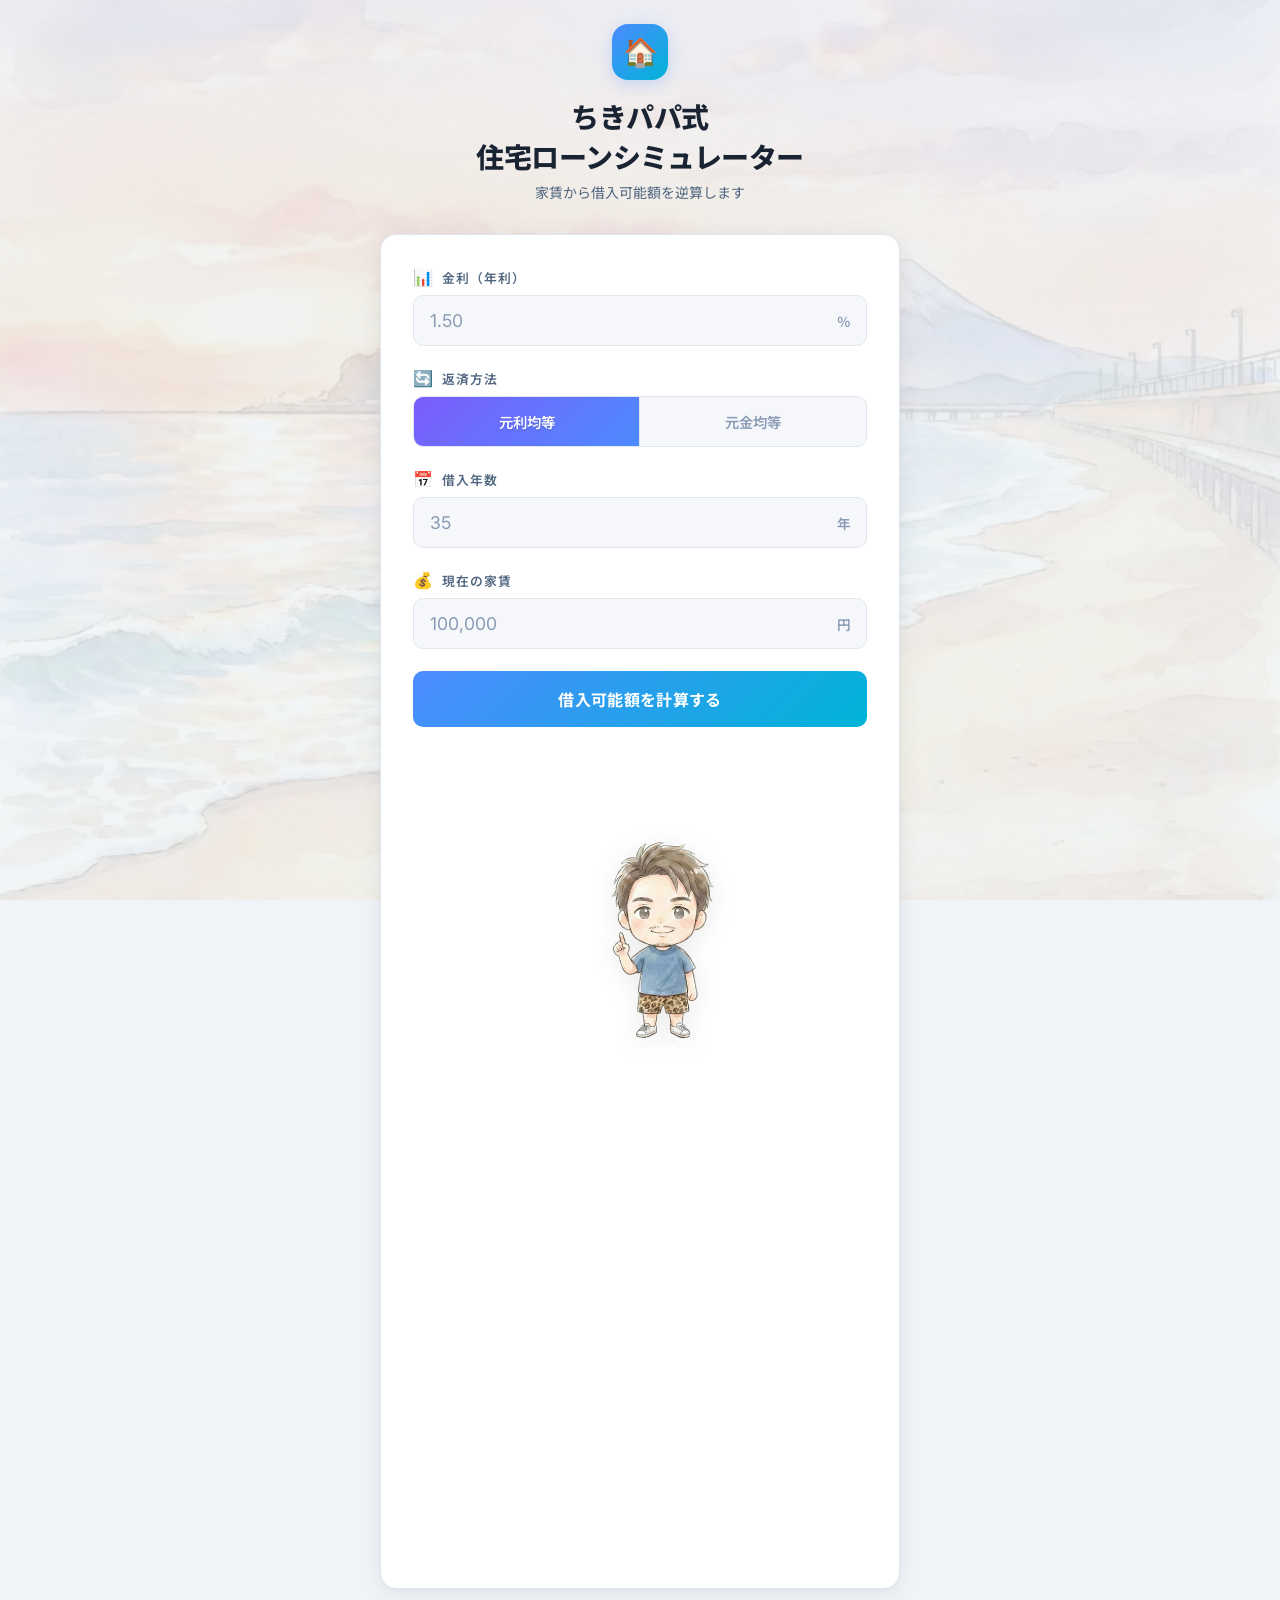
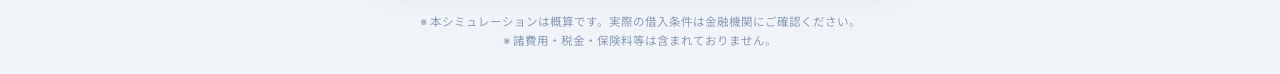
==== index.html @ 3b81634e "Initial commit: ちきパパ式住宅ローンシミュレーター" ====
<!DOCTYPE html>
<html lang="ja">

<head>
    <meta charset="UTF-8">
    <meta name="viewport" content="width=device-width, initial-scale=1.0">
    <title>ちきパパ式 住宅ローンシミュレーター | 借入可能額を計算</title>
    <meta name="description" content="金利・返済方法・借入年数・家賃額から借入可能額を簡単シミュレーション。元利均等・元金均等に対応。">
    <link rel="preconnect" href="https://fonts.googleapis.com">
    <link rel="preconnect" href="https://fonts.gstatic.com" crossorigin>
    <link
        href="https://fonts.googleapis.com/css2?family=Inter:wght@400;500;600;700;800&family=Noto+Sans+JP:wght@400;500;600;700;800&display=swap"
        rel="stylesheet">
    <style>
        *,
        *::before,
        *::after {
            margin: 0;
            padding: 0;
            box-sizing: border-box;
        }

        :root {
            --bg-primary: #f0f4f8;
            --bg-card: #ffffff;
            --bg-input: #f5f7fa;
            --border-color: #e0e6ed;
            --border-focus: #4d8bff;
            --text-primary: #1a2332;
            --text-secondary: #506680;
            --text-muted: #8a9bb5;
            --accent-blue: #4d8bff;
            --accent-cyan: #00b4d8;
            --accent-purple: #7c5cfc;
            --accent-gradient: linear-gradient(135deg, #4d8bff, #00b4d8);
            --accent-gradient-2: linear-gradient(135deg, #7c5cfc, #4d8bff);
            --result-gradient: linear-gradient(135deg, #00b4d8, #4d8bff, #7c5cfc);
            --shadow-soft: 0 2px 12px rgba(0, 0, 0, 0.06);
            --shadow-card: 0 4px 24px rgba(0, 0, 0, 0.07), 0 1px 4px rgba(0, 0, 0, 0.04);
            --radius: 16px;
            --radius-sm: 10px;
            --radius-xs: 6px;
            --transition: 0.3s cubic-bezier(0.4, 0, 0.2, 1);
        }

        body {
            font-family: 'Inter', 'Noto Sans JP', sans-serif;
            background: var(--bg-primary);
            color: var(--text-primary);
            min-height: 100vh;
            display: flex;
            flex-direction: column;
            align-items: center;
            justify-content: center;
            padding: 24px;
            overflow-x: hidden;
        }

        /* Background illustration */
        body::before {
            content: '';
            position: fixed;
            top: 0;
            left: 0;
            right: 0;
            bottom: 0;
            background: url('bg-illustration.jpg') center center / cover no-repeat;
            opacity: 0.18;
            z-index: 0;
            pointer-events: none;
        }

        @keyframes bgShift {
            0% {
                opacity: 1;
                transform: scale(1);
            }

            50% {
                opacity: 0.7;
                transform: scale(1.1);
            }

            100% {
                opacity: 1;
                transform: scale(1);
            }
        }

        .container {
            position: relative;
            z-index: 1;
            width: 100%;
            max-width: 520px;
        }

        /* Header */
        .header {
            text-align: center;
            margin-bottom: 32px;
        }

        .header-icon {
            display: inline-flex;
            align-items: center;
            justify-content: center;
            width: 56px;
            height: 56px;
            border-radius: 16px;
            background: var(--accent-gradient);
            margin-bottom: 16px;
            font-size: 28px;
            box-shadow: 0 4px 16px rgba(77, 139, 255, 0.25);
        }

        .header h1 {
            font-size: 1.75rem;
            font-weight: 800;
            letter-spacing: -0.02em;
            color: var(--text-primary);
            margin-bottom: 6px;
        }

        .header p {
            color: var(--text-secondary);
            font-size: 0.875rem;
            font-weight: 400;
        }

        /* Card */
        .card {
            background: var(--bg-card);
            border: 1px solid var(--border-color);
            border-radius: var(--radius);
            padding: 32px;
            box-shadow: var(--shadow-card);
        }

        /* Form Groups */
        .form-group {
            margin-bottom: 22px;
        }

        .form-group:last-of-type {
            margin-bottom: 28px;
        }

        .form-label {
            display: flex;
            align-items: center;
            gap: 8px;
            font-size: 0.8rem;
            font-weight: 600;
            color: var(--text-secondary);
            text-transform: uppercase;
            letter-spacing: 0.08em;
            margin-bottom: 8px;
        }

        .label-icon {
            font-size: 1rem;
        }

        .input-wrapper {
            position: relative;
        }

        .input-wrapper input {
            width: 100%;
            padding: 14px 16px;
            padding-right: 50px;
            font-size: 1.1rem;
            font-weight: 600;
            font-family: inherit;
            color: var(--text-primary);
            background: var(--bg-input);
            border: 1px solid var(--border-color);
            border-radius: var(--radius-sm);
            outline: none;
            transition: var(--transition);
            -moz-appearance: textfield;
        }

        .input-wrapper input::-webkit-outer-spin-button,
        .input-wrapper input::-webkit-inner-spin-button {
            -webkit-appearance: none;
            margin: 0;
        }

        .input-wrapper input::placeholder {
            color: var(--text-muted);
            font-weight: 400;
        }

        .input-wrapper input:focus {
            border-color: var(--border-focus);
            box-shadow: 0 0 0 3px rgba(77, 139, 255, 0.12);
            background: #fff;
        }

        .input-suffix {
            position: absolute;
            right: 16px;
            top: 50%;
            transform: translateY(-50%);
            font-size: 0.85rem;
            font-weight: 600;
            color: var(--text-muted);
            pointer-events: none;
        }

        /* Radio Toggle */
        .toggle-group {
            display: flex;
            gap: 0;
            background: var(--bg-input);
            border: 1px solid var(--border-color);
            border-radius: var(--radius-sm);
            overflow: hidden;
        }

        .toggle-option {
            flex: 1;
            position: relative;
        }

        .toggle-option input[type="radio"] {
            position: absolute;
            opacity: 0;
            width: 0;
            height: 0;
        }

        .toggle-option label {
            display: flex;
            align-items: center;
            justify-content: center;
            padding: 14px 8px;
            font-size: 0.9rem;
            font-weight: 600;
            color: var(--text-muted);
            cursor: pointer;
            transition: var(--transition);
            text-align: center;
            border-right: 1px solid var(--border-color);
            user-select: none;
        }

        .toggle-option:last-child label {
            border-right: none;
        }

        .toggle-option input[type="radio"]:checked+label {
            background: var(--accent-gradient-2);
            color: #fff;
            text-shadow: 0 1px 2px rgba(0, 0, 0, 0.15);
        }

        .toggle-option label:hover {
            color: var(--text-primary);
            background: rgba(77, 139, 255, 0.05);
        }

        .toggle-option input[type="radio"]:checked+label:hover {
            color: #fff;
            background: var(--accent-gradient-2);
        }

        /* Calculate Button */
        .btn-calculate {
            width: 100%;
            padding: 16px;
            font-size: 1rem;
            font-weight: 700;
            font-family: inherit;
            color: #fff;
            background: var(--accent-gradient);
            border: none;
            border-radius: var(--radius-sm);
            cursor: pointer;
            transition: var(--transition);
            position: relative;
            overflow: hidden;
            letter-spacing: 0.02em;
        }

        .btn-calculate::before {
            content: '';
            position: absolute;
            inset: 0;
            background: linear-gradient(135deg, rgba(255, 255, 255, 0.2), transparent);
            opacity: 0;
            transition: var(--transition);
        }

        .btn-calculate:hover {
            transform: translateY(-2px);
            box-shadow: 0 8px 24px rgba(77, 139, 255, 0.3);
        }

        .btn-calculate:hover::before {
            opacity: 1;
        }

        .btn-calculate:active {
            transform: translateY(0);
        }

        /* Result Section */
        .result-section {
            margin-top: 24px;
            opacity: 0;
            transform: translateY(16px);
            transition: opacity 0.5s ease, transform 0.5s ease;
            pointer-events: none;
        }

        .result-section.visible {
            opacity: 1;
            transform: translateY(0);
            pointer-events: auto;
        }

        .result-card {
            background: linear-gradient(135deg, #f0f6ff, #f5f0ff);
            border: 1px solid rgba(77, 139, 255, 0.15);
            border-radius: var(--radius);
            padding: 28px;
            text-align: center;
        }

        .result-label {
            font-size: 0.8rem;
            font-weight: 600;
            color: var(--text-secondary);
            text-transform: uppercase;
            letter-spacing: 0.1em;
            margin-bottom: 12px;
        }

        .result-amount {
            font-size: 2.5rem;
            font-weight: 800;
            letter-spacing: -0.02em;
            background: var(--result-gradient);
            -webkit-background-clip: text;
            -webkit-text-fill-color: transparent;
            background-clip: text;
            line-height: 1.2;
            margin-bottom: 4px;
            animation: resultPulse 2s ease-in-out infinite;
        }

        @keyframes resultPulse {

            0%,
            100% {
                filter: brightness(1);
            }

            50% {
                filter: brightness(1.1);
            }
        }

        .result-unit {
            font-size: 1.2rem;
            font-weight: 700;
            background: var(--result-gradient);
            -webkit-background-clip: text;
            -webkit-text-fill-color: transparent;
            background-clip: text;
        }

        .result-details {
            margin-top: 20px;
            display: grid;
            grid-template-columns: 1fr 1fr;
            gap: 12px;
        }

        .detail-item {
            background: #ffffff;
            border: 1px solid #e8edf3;
            border-radius: var(--radius-xs);
            padding: 14px 12px;
            text-align: center;
        }

        .detail-item .detail-label {
            font-size: 0.7rem;
            font-weight: 600;
            color: var(--text-muted);
            text-transform: uppercase;
            letter-spacing: 0.06em;
            margin-bottom: 4px;
        }

        .detail-item .detail-value {
            font-size: 1rem;
            font-weight: 700;
            color: var(--text-primary);
        }

        .detail-item-full {
            grid-column: 1 / -1;
            background: linear-gradient(135deg, #eef4ff, #f0ecff);
            border-color: rgba(77, 139, 255, 0.15);
        }

        /* Footer */
        .footer {
            text-align: center;
            margin-top: 24px;
            font-size: 0.72rem;
            color: var(--text-muted);
            line-height: 1.6;
        }

        /* Character illustrations */
        .char {
            position: absolute;
            z-index: 2;
            pointer-events: none;
            filter: drop-shadow(0 4px 12px rgba(0, 0, 0, 0.1));
            opacity: 0;
            transform: translateY(20px) scale(0.8);
            transition: none;
        }

        .char.visible {
            animation: charPopIn 0.5s cubic-bezier(0.34, 1.56, 0.64, 1) forwards;
        }

        @keyframes charPopIn {
            0% {
                opacity: 0;
                transform: translateY(20px) scale(0.8);
            }

            100% {
                opacity: 1;
                transform: translateY(0) scale(1);
            }
        }

        .char-papa {
            width: 85px;
            top: 10px;
            left: 15px;
            animation-delay: 0.1s;
        }

        .char-girl {
            width: 95px;
            top: 8px;
            right: 15px;
        }

        .char-boy {
            width: 70px;
            top: 22px;
            left: 90px;
            animation-delay: 0.2s;
        }

        .result-card {
            position: relative;
            overflow: visible;
        }

        /* Papa2 pre-calculation illustration */
        .papa2-section {
            text-align: center;
            padding: 30px 0 10px;
            transition: opacity 0.3s ease, transform 0.3s ease;
        }

        .papa2-section.hidden {
            opacity: 0;
            transform: scale(0.9);
            pointer-events: none;
            height: 0;
            padding: 0;
            overflow: hidden;
        }

        .papa2-section img {
            width: 520px;
            filter: drop-shadow(0 4px 12px rgba(0, 0, 0, 0.08));
        }

        /* Responsive */
        @media (max-width: 780px) {
            .char-papa {
                left: -100px;
                width: 80px;
            }

            .char-girl {
                right: -105px;
                width: 85px;
            }

            .char-boy {
                left: -25px;
                width: 65px;
            }
        }

        @media (max-width: 620px) {
            .char-papa {
                width: 55px;
                top: 15px;
                left: 5px;
            }

            .char-girl {
                width: 60px;
                top: 12px;
                right: 5px;
            }

            .char-boy {
                width: 45px;
                top: 30px;
                left: 50px;
            }
        }

        @media (max-width: 480px) {
            body {
                padding: 16px;
            }

            .card {
                padding: 24px;
            }

            .header h1 {
                font-size: 1.5rem;
            }

            .result-amount {
                font-size: 2rem;
            }

            .toggle-option label {
                font-size: 0.82rem;
                padding: 12px 6px;
            }
        }
    </style>
</head>

<body>
    <div class="container">
        <header class="header">
            <div class="header-icon">🏠</div>
            <h1>ちきパパ式<br>住宅ローンシミュレーター</h1>
            <p>家賃から借入可能額を逆算します</p>
        </header>

        <div class="card">
            <!-- 金利 -->
            <div class="form-group">
                <div class="form-label">
                    <span class="label-icon">📊</span>
                    金利（年利）
                </div>
                <div class="input-wrapper">
                    <input type="number" id="interestRate" step="0.01" min="0" placeholder="1.50" value="">
                    <span class="input-suffix">％</span>
                </div>
            </div>

            <!-- 返済方法 -->
            <div class="form-group">
                <div class="form-label">
                    <span class="label-icon">🔄</span>
                    返済方法
                </div>
                <div class="toggle-group">
                    <div class="toggle-option">
                        <input type="radio" id="ganrikintoRadio" name="repaymentType" value="ganrikinto" checked>
                        <label for="ganrikintoRadio">元利均等</label>
                    </div>
                    <div class="toggle-option">
                        <input type="radio" id="gankinkintoRadio" name="repaymentType" value="gankinkinto">
                        <label for="gankinkintoRadio">元金均等</label>
                    </div>
                </div>
            </div>

            <!-- 借入年数 -->
            <div class="form-group">
                <div class="form-label">
                    <span class="label-icon">📅</span>
                    借入年数
                </div>
                <div class="input-wrapper">
                    <input type="number" id="loanYears" min="1" max="50" placeholder="35" value="">
                    <span class="input-suffix">年</span>
                </div>
            </div>

            <!-- 家賃 -->
            <div class="form-group">
                <div class="form-label">
                    <span class="label-icon">💰</span>
                    <span id="rentLabel">現在の家賃</span>
                </div>
                <div class="input-wrapper">
                    <input type="number" id="monthlyRent" min="0" step="1000" placeholder="100,000" value="">
                    <span class="input-suffix">円</span>
                </div>
            </div>

            <!-- 計算ボタン -->
            <button class="btn-calculate" id="calculateBtn" onclick="calculate()">
                借入可能額を計算する
            </button>

            <!-- 計算前のちきパパ -->
            <div class="papa2-section" id="papa2Section">
                <img src="char-papa2.png" alt="ちきパパ">
            </div>

            <!-- 結果 -->
            <div class="result-section" id="resultSection">
                <div class="result-card">
                    <div class="result-label">借入可能額（概算）</div>
                    <div>
                        <span class="result-amount" id="resultAmount">0</span>
                        <span class="result-unit">万円</span>
                    </div>
                    <!-- Character illustrations -->
                    <img src="char-papa.png" alt="" class="char char-papa" id="charPapa">
                    <img src="char-boy.png" alt="" class="char char-boy" id="charBoy">
                    <img src="char-girl.png" alt="" class="char char-girl" id="charGirl">
                    <div class="result-details">
                        <div class="detail-item">
                            <div class="detail-label">毎月の返済額</div>
                            <div class="detail-value" id="detailMonthly">-</div>
                        </div>
                        <div class="detail-item">
                            <div class="detail-label">総返済額</div>
                            <div class="detail-value" id="detailTotal">-</div>
                        </div>
                        <div class="detail-item">
                            <div class="detail-label">利息総額</div>
                            <div class="detail-value" id="detailInterest">-</div>
                        </div>
                        <div class="detail-item">
                            <div class="detail-label">返済方法</div>
                            <div class="detail-value" id="detailMethod">-</div>
                        </div>
                        <div class="detail-item detail-item-full">
                            <div class="detail-label">この額を借りた時の諸費用（概算）</div>
                            <div class="detail-value" id="detailExpenses">-</div>
                        </div>
                    </div>
                </div>
            </div>
        </div>

        <div class="footer">
            ※ 本シミュレーションは概算です。実際の借入条件は金融機関にご確認ください。<br>
            ※ 諸費用・税金・保険料等は含まれておりません。
        </div>
    </div>

    <script>
        function calculate() {
            const rateInput = document.getElementById('interestRate');
            const yearsInput = document.getElementById('loanYears');
            const rentInput = document.getElementById('monthlyRent');
            const methodEl = document.querySelector('input[name="repaymentType"]:checked');

            const annualRate = parseFloat(rateInput.value);
            const years = parseInt(yearsInput.value);
            const monthlyRent = parseFloat(rentInput.value);
            const method = methodEl.value;

            // Validation
            if (isNaN(annualRate) || annualRate <= 0) {
                shakeInput(rateInput);
                return;
            }
            if (isNaN(years) || years <= 0) {
                shakeInput(yearsInput);
                return;
            }
            if (isNaN(monthlyRent) || monthlyRent <= 0) {
                shakeInput(rentInput);
                return;
            }

            const monthlyRate = annualRate / 100 / 12;
            const totalMonths = years * 12;
            let loanAmount = 0;

            if (method === 'ganrikinto') {
                // 元利均等返済: M = P * [r(1+r)^n] / [(1+r)^n - 1]
                // → P = M * [(1+r)^n - 1] / [r(1+r)^n]
                const factor = Math.pow(1 + monthlyRate, totalMonths);
                loanAmount = monthlyRent * (factor - 1) / (monthlyRate * factor);
            } else {
                // 元金均等返済: 初回返済額 = P/n + P*r = P(1/n + r)
                // → P = M / (1/n + r)
                loanAmount = monthlyRent / (1 / totalMonths + monthlyRate);
            }

            // 万円単位に（切り捨て）
            const loanInManyen = Math.floor(loanAmount / 10000);

            // 総返済額の計算
            let totalPayment = 0;
            if (method === 'ganrikinto') {
                totalPayment = monthlyRent * totalMonths;
            } else {
                // 元金均等: 各月の返済額 = P/n + 残元金 * r
                const principalPerMonth = loanAmount / totalMonths;
                for (let i = 0; i < totalMonths; i++) {
                    const remainingPrincipal = loanAmount - principalPerMonth * i;
                    totalPayment += principalPerMonth + remainingPrincipal * monthlyRate;
                }
            }

            const totalInterest = totalPayment - loanAmount;

            // Display results — hide papa2, show result
            document.getElementById('papa2Section').classList.add('hidden');
            const resultSection = document.getElementById('resultSection');
            resultSection.classList.add('visible');

            // Show characters with pop-in animation
            ['charPapa', 'charBoy', 'charGirl'].forEach(id => {
                const el = document.getElementById(id);
                el.classList.remove('visible');
                void el.offsetWidth; // force reflow to restart animation
                el.classList.add('visible');
            });

            // Animate the number
            animateNumber('resultAmount', loanInManyen);

            document.getElementById('detailMonthly').textContent = formatYen(monthlyRent);
            document.getElementById('detailTotal').textContent = formatManyen(totalPayment);
            document.getElementById('detailInterest').textContent = formatManyen(totalInterest);
            document.getElementById('detailMethod').textContent =
                method === 'ganrikinto' ? '元利均等' : '元金均等';

            // 諸費用（約7%: 融資手数料、保証料、登記費用、火災保険等）
            const expenses = loanAmount * 0.07;
            document.getElementById('detailExpenses').textContent = '約 ' + formatManyen(expenses);
        }

        function animateNumber(elementId, target) {
            const el = document.getElementById(elementId);
            const duration = 800;
            const startTime = performance.now();
            const startVal = parseInt(el.textContent.replace(/,/g, '')) || 0;

            function update(currentTime) {
                const elapsed = currentTime - startTime;
                const progress = Math.min(elapsed / duration, 1);
                // Ease out cubic
                const eased = 1 - Math.pow(1 - progress, 3);
                const current = Math.round(startVal + (target - startVal) * eased);
                el.textContent = current.toLocaleString();
                if (progress < 1) {
                    requestAnimationFrame(update);
                }
            }
            requestAnimationFrame(update);
        }

        function formatYen(amount) {
            return Math.round(amount).toLocaleString() + '円';
        }

        function formatManyen(amount) {
            return Math.round(amount / 10000).toLocaleString() + '万円';
        }

        function shakeInput(input) {
            input.style.animation = 'shake 0.4s ease';
            input.style.borderColor = '#ff4d6a';
            setTimeout(() => {
                input.style.animation = '';
                input.style.borderColor = '';
            }, 600);
            input.focus();
        }

        // Add shake keyframes dynamically
        const shakeStyle = document.createElement('style');
        shakeStyle.textContent = `
      @keyframes shake {
        0%, 100% { transform: translateX(0); }
        20% { transform: translateX(-6px); }
        40% { transform: translateX(6px); }
        60% { transform: translateX(-4px); }
        80% { transform: translateX(4px); }
      }
    `;
        document.head.appendChild(shakeStyle);

        // Enter key to calculate
        document.addEventListener('keydown', (e) => {
            if (e.key === 'Enter') calculate();
        });

        // Toggle rent label based on repayment method
        document.querySelectorAll('input[name="repaymentType"]').forEach(radio => {
            radio.addEventListener('change', () => {
                const label = document.getElementById('rentLabel');
                if (radio.value === 'gankinkinto') {
                    label.textContent = '初月の返済額';
                } else {
                    label.textContent = '現在の家賃';
                }
            });
        });
    </script>
</body>

</html>
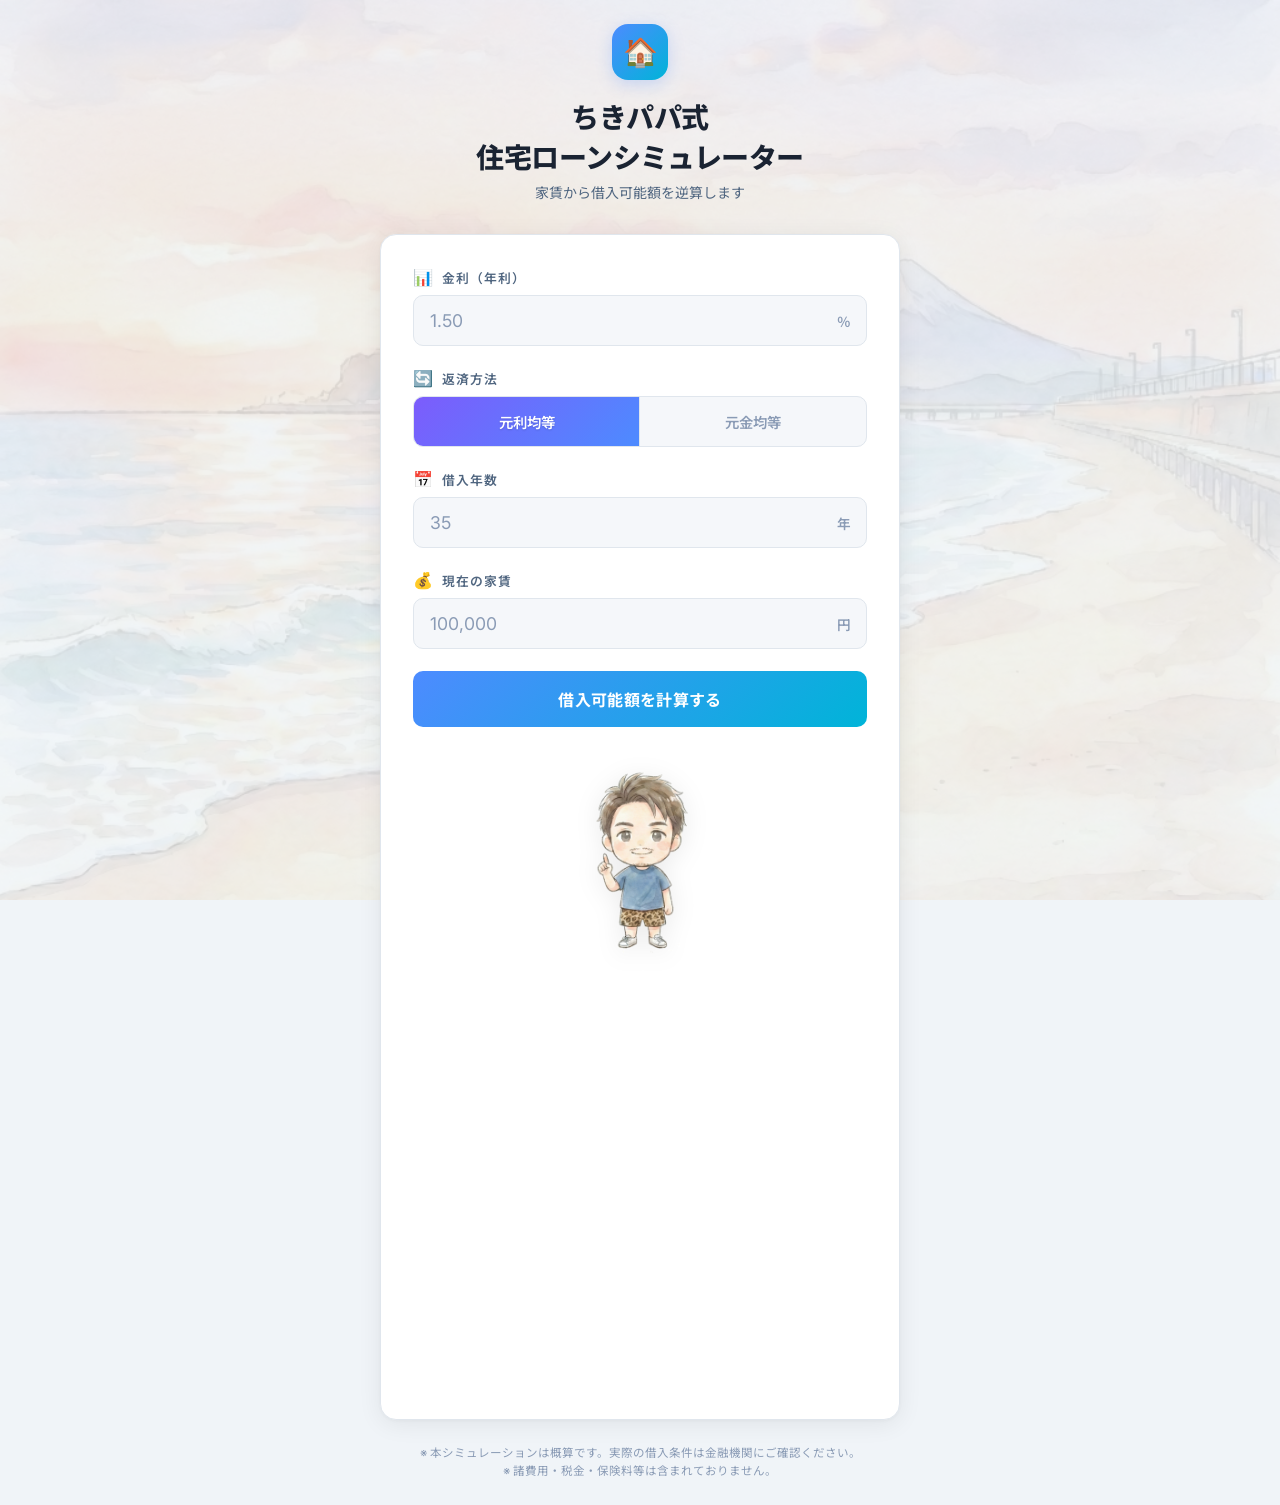
==== commit ab29c622: "Resize char-papa2 to 130px" ====
--- a/index.html
+++ b/index.html
@@ -486,7 +486,7 @@
         }
 
         .papa2-section img {
-            width: 520px;
+            width: 130px;
             filter: drop-shadow(0 4px 12px rgba(0, 0, 0, 0.08));
         }
 
